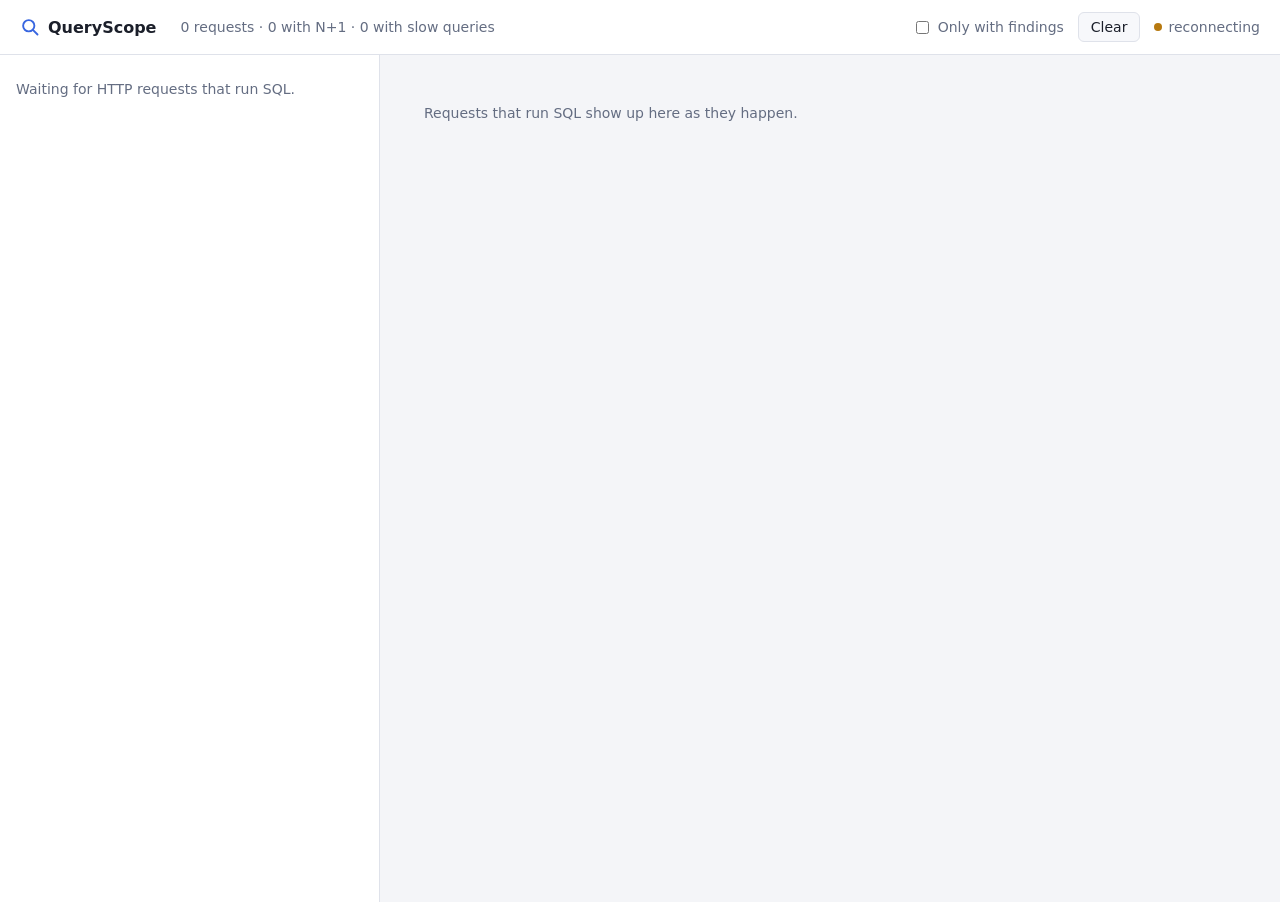
==== src/main/resources/me/fertiz/queryscope/agent/panel/index.html @ a2c5626d "Single-module layout with the demo shop as a test fixture The agent, its tests, the demo shop and th" ====
<!doctype html>
<html lang="en">
<head>
    <meta charset="utf-8">
    <meta name="viewport" content="width=device-width, initial-scale=1">
    <title>QueryScope</title>
    <link rel="icon" href="data:image/svg+xml,%3Csvg xmlns='http://www.w3.org/2000/svg' viewBox='0 0 32 32'%3E%3Ccircle cx='14' cy='14' r='9' fill='none' stroke='%237aa2ff' stroke-width='3'/%3E%3Cpath d='M21 21l7 7' stroke='%237aa2ff' stroke-width='3' stroke-linecap='round'/%3E%3C/svg%3E">
    <link rel="stylesheet" href="panel.css">
</head>
<body>
<header class="topbar">
    <div class="brand">
        <svg viewBox="0 0 32 32" aria-hidden="true">
            <circle cx="14" cy="14" r="9"/>
            <path d="M21 21l7 7"/>
        </svg>
        QueryScope
    </div>
    <div class="stats" id="stats"></div>
    <div class="actions">
        <label class="toggle">
            <input type="checkbox" id="only-findings">
            Only with findings
        </label>
        <button type="button" id="clear">Clear</button>
        <span class="connection" id="connection">connecting</span>
    </div>
</header>
<main class="layout">
    <section class="requests" aria-label="Requests">
        <ol id="request-list"></ol>
        <p class="placeholder" id="no-requests">Waiting for HTTP requests that run SQL.</p>
    </section>
    <section class="details" id="details" aria-label="Request details"></section>
</main>
<script src="panel.js"></script>
</body>
</html>
---- src/main/resources/me/fertiz/queryscope/agent/panel/panel.css ----
:root {
    color-scheme: dark;
    --bg: #0e1014;
    --surface: #161920;
    --surface-raised: #1d2129;
    --border: #272c36;
    --text: #e4e7ee;
    --muted: #8a92a6;
    --accent: #7aa2ff;
    --n-plus-one: #ff6b6b;
    --n-plus-one-soft: rgba(255, 107, 107, 0.12);
    --slow: #f2b54a;
    --slow-soft: rgba(242, 181, 74, 0.12);
    --ok: #4cc38a;
    --ok-soft: rgba(76, 195, 138, 0.12);
    --bar: #4b5466;
    --mono: ui-monospace, "Cascadia Code", "JetBrains Mono", Consolas, monospace;
}

@media (prefers-color-scheme: light) {
    :root {
        color-scheme: light;
        --bg: #f4f5f8;
        --surface: #ffffff;
        --surface-raised: #f7f8fb;
        --border: #dfe2ea;
        --text: #1b1f2a;
        --muted: #646d82;
        --accent: #3866e0;
        --n-plus-one: #d63c3c;
        --n-plus-one-soft: rgba(214, 60, 60, 0.09);
        --slow: #b7790f;
        --slow-soft: rgba(183, 121, 15, 0.1);
        --ok: #1f8f5a;
        --ok-soft: rgba(31, 143, 90, 0.09);
        --bar: #a3abbd;
    }
}

* {
    box-sizing: border-box;
}

body {
    margin: 0;
    background: var(--bg);
    color: var(--text);
    font: 14px/1.45 system-ui, -apple-system, "Segoe UI", sans-serif;
}

button {
    font: inherit;
    color: var(--text);
    background: var(--surface-raised);
    border: 1px solid var(--border);
    border-radius: 6px;
    padding: 4px 12px;
    cursor: pointer;
}

button:hover {
    border-color: var(--muted);
}

code, .sql {
    font-family: var(--mono);
    font-size: 12.5px;
}

.topbar {
    display: flex;
    align-items: center;
    gap: 24px;
    padding: 12px 20px;
    background: var(--surface);
    border-bottom: 1px solid var(--border);
    position: sticky;
    top: 0;
    z-index: 2;
}

.brand {
    display: flex;
    align-items: center;
    gap: 8px;
    font-weight: 650;
    font-size: 16px;
}

.brand svg {
    width: 20px;
    height: 20px;
    fill: none;
    stroke: var(--accent);
    stroke-width: 3;
    stroke-linecap: round;
}

.stats {
    color: var(--muted);
    flex: 1;
}

.actions {
    display: flex;
    align-items: center;
    gap: 14px;
}

.toggle {
    display: flex;
    align-items: center;
    gap: 6px;
    color: var(--muted);
    cursor: pointer;
}

.connection {
    display: flex;
    align-items: center;
    gap: 6px;
    color: var(--muted);
    min-width: 96px;
}

.connection::before {
    content: "";
    width: 8px;
    height: 8px;
    border-radius: 50%;
    background: var(--slow);
}

.connection.live::before {
    background: var(--ok);
    box-shadow: 0 0 0 3px var(--ok-soft);
}

.layout {
    display: grid;
    grid-template-columns: minmax(300px, 380px) 1fr;
    min-height: calc(100vh - 53px);
}

.requests {
    border-right: 1px solid var(--border);
    background: var(--surface);
    overflow-y: auto;
    max-height: calc(100vh - 53px);
    position: sticky;
    top: 53px;
}

.requests ol {
    list-style: none;
    margin: 0;
    padding: 0;
}

.request {
    padding: 10px 16px;
    border-bottom: 1px solid var(--border);
    border-left: 3px solid transparent;
    cursor: pointer;
}

.request:hover {
    background: var(--surface-raised);
}

.request.selected {
    background: var(--surface-raised);
    border-left-color: var(--accent);
}

.request.fresh {
    animation: arrive 1.2s ease-out;
}

@keyframes arrive {
    from {
        background: rgba(122, 162, 255, 0.18);
    }
}

.request-line {
    display: flex;
    gap: 8px;
    align-items: baseline;
    min-width: 0;
}

.method {
    font-family: var(--mono);
    font-size: 12px;
    font-weight: 650;
    color: var(--accent);
}

.path {
    font-family: var(--mono);
    font-size: 13px;
    white-space: nowrap;
    overflow: hidden;
    text-overflow: ellipsis;
}

.request-meta {
    display: flex;
    flex-wrap: wrap;
    gap: 6px 12px;
    margin-top: 4px;
    color: var(--muted);
    font-size: 12.5px;
    align-items: center;
}

.status-error {
    color: var(--n-plus-one);
}

.badge {
    font-size: 11.5px;
    font-weight: 600;
    padding: 1px 7px;
    border-radius: 999px;
}

.badge.n-plus-one {
    color: var(--n-plus-one);
    background: var(--n-plus-one-soft);
}

.badge.slow {
    color: var(--slow);
    background: var(--slow-soft);
}

.placeholder {
    color: var(--muted);
    padding: 24px 16px;
    margin: 0;
}

.details {
    padding: 24px 28px 48px;
    min-width: 0;
}

.details h1 {
    font-size: 20px;
    margin: 0;
    display: flex;
    gap: 10px;
    align-items: baseline;
    word-break: break-all;
}

.details h1 .method {
    font-size: 15px;
}

.summary-meta {
    color: var(--muted);
    margin: 4px 0 20px;
}

.details h2 {
    font-size: 13px;
    text-transform: uppercase;
    letter-spacing: 0.06em;
    color: var(--muted);
    margin: 28px 0 10px;
}

.finding {
    border: 1px solid var(--border);
    border-left: 4px solid;
    border-radius: 8px;
    padding: 12px 16px;
    margin-bottom: 10px;
    background: var(--surface);
}

.finding.n-plus-one {
    border-left-color: var(--n-plus-one);
}

.finding.slow {
    border-left-color: var(--slow);
}

.finding.clean {
    border-left-color: var(--ok);
    color: var(--muted);
}

.finding-title {
    font-weight: 650;
    margin-bottom: 8px;
}

.finding.n-plus-one .finding-title {
    color: var(--n-plus-one);
}

.finding.slow .finding-title {
    color: var(--slow);
}

.finding .sql {
    display: block;
    padding: 8px 10px;
    background: var(--surface-raised);
    border-radius: 6px;
    white-space: pre-wrap;
    word-break: break-word;
}

.finding-meta {
    margin-top: 8px;
    color: var(--muted);
    font-size: 13px;
}

.finding-meta code {
    color: var(--text);
}

.timeline {
    background: var(--surface);
    border: 1px solid var(--border);
    border-radius: 8px;
    padding: 12px 16px 8px;
}

.axis {
    display: flex;
    justify-content: space-between;
    color: var(--muted);
    font-size: 11.5px;
    font-family: var(--mono);
    margin: 0 0 6px 44px;
}

.bar-row {
    display: grid;
    grid-template-columns: 36px 1fr;
    gap: 8px;
    align-items: center;
    height: 12px;
    margin-bottom: 3px;
    cursor: pointer;
}

.bar-index {
    font-family: var(--mono);
    font-size: 10px;
    color: var(--muted);
    text-align: right;
}

.bar-track {
    position: relative;
    height: 100%;
    background: linear-gradient(90deg, var(--border) 1px, transparent 1px) 0 0 / 25% 100%;
}

.bar {
    position: absolute;
    top: 1px;
    bottom: 1px;
    min-width: 3px;
    border-radius: 2px;
    background: var(--bar);
}

.bar.n-plus-one {
    background: var(--n-plus-one);
}

.bar.slow {
    background: var(--slow);
}

.bar.failed {
    background: repeating-linear-gradient(45deg, var(--n-plus-one) 0 3px, transparent 3px 6px);
}

.bar-row:hover .bar {
    outline: 2px solid var(--accent);
}

.legend {
    display: flex;
    gap: 16px;
    color: var(--muted);
    font-size: 12px;
    margin-top: 10px;
}

.legend span::before {
    content: "";
    display: inline-block;
    width: 10px;
    height: 10px;
    border-radius: 2px;
    margin-right: 6px;
    vertical-align: -1px;
    background: var(--bar);
}

.legend .n-plus-one::before {
    background: var(--n-plus-one);
}

.legend .slow::before {
    background: var(--slow);
}

table {
    width: 100%;
    border-collapse: collapse;
    background: var(--surface);
    border: 1px solid var(--border);
    border-radius: 8px;
    overflow: hidden;
    table-layout: fixed;
}

th, td {
    text-align: left;
    padding: 7px 10px;
    border-bottom: 1px solid var(--border);
    vertical-align: top;
}

th {
    font-size: 12px;
    font-weight: 600;
    color: var(--muted);
    background: var(--surface-raised);
}

td.number {
    font-family: var(--mono);
    font-size: 12px;
    white-space: nowrap;
}

td.sql {
    white-space: nowrap;
    overflow: hidden;
    text-overflow: ellipsis;
}

td.call-site {
    font-family: var(--mono);
    font-size: 12px;
    color: var(--muted);
    white-space: nowrap;
    overflow: hidden;
    text-overflow: ellipsis;
}

tr.n-plus-one td:first-child {
    box-shadow: inset 3px 0 var(--n-plus-one);
}

tr.slow td:first-child {
    box-shadow: inset 3px 0 var(--slow);
}

tr.highlight {
    animation: highlight 1.5s ease-out;
}

@keyframes highlight {
    from {
        background: rgba(122, 162, 255, 0.25);
    }
}

@media (max-width: 860px) {
    .topbar {
        flex-wrap: wrap;
        gap: 10px 16px;
    }

    .layout {
        grid-template-columns: 1fr;
    }

    .requests {
        position: static;
        max-height: 40vh;
        border-right: none;
        border-bottom: 1px solid var(--border);
    }

    .details {
        padding: 20px 16px 40px;
    }
}
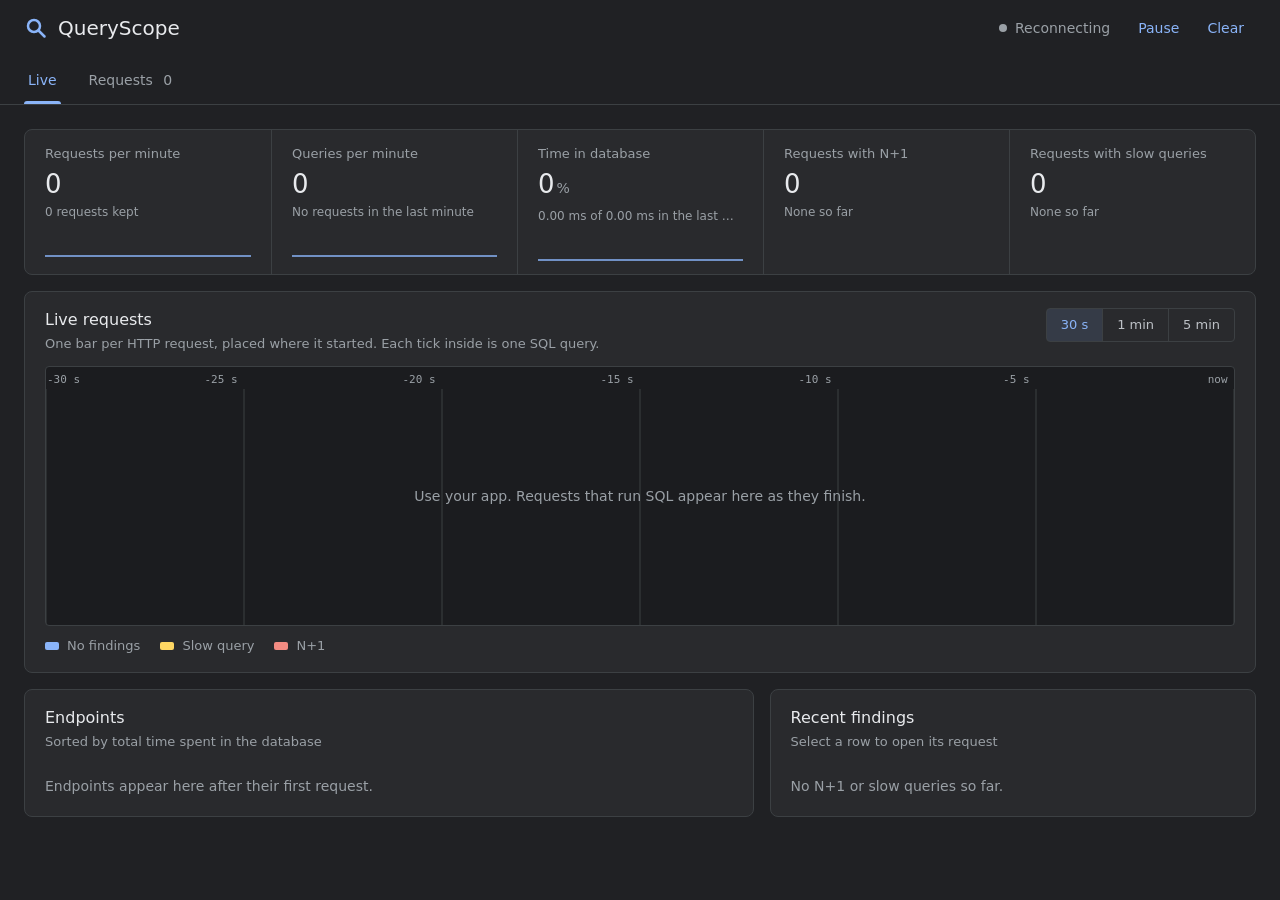
==== commit 19ec15a4: "Google-style panel with a Live tab The panel now has two tabs in Google's dark palette with flat sur" ====
--- a/src/main/resources/me/fertiz/queryscope/agent/panel/index.html
+++ b/src/main/resources/me/fertiz/queryscope/agent/panel/index.html
@@ -3,36 +3,103 @@
 <head>
     <meta charset="utf-8">
     <meta name="viewport" content="width=device-width, initial-scale=1">
+    <meta name="color-scheme" content="dark">
     <title>QueryScope</title>
-    <link rel="icon" href="data:image/svg+xml,%3Csvg xmlns='http://www.w3.org/2000/svg' viewBox='0 0 32 32'%3E%3Ccircle cx='14' cy='14' r='9' fill='none' stroke='%237aa2ff' stroke-width='3'/%3E%3Cpath d='M21 21l7 7' stroke='%237aa2ff' stroke-width='3' stroke-linecap='round'/%3E%3C/svg%3E">
+    <link rel="icon" href="data:image/svg+xml,%3Csvg xmlns='http://www.w3.org/2000/svg' viewBox='0 0 24 24'%3E%3Ccircle cx='10' cy='10' r='6' fill='none' stroke='%238ab4f8' stroke-width='2.5'/%3E%3Cpath d='M14.5 14.5l6 6' stroke='%238ab4f8' stroke-width='2.5' stroke-linecap='round'/%3E%3C/svg%3E">
     <link rel="stylesheet" href="panel.css">
 </head>
 <body>
-<header class="topbar">
-    <div class="brand">
-        <svg viewBox="0 0 32 32" aria-hidden="true">
-            <circle cx="14" cy="14" r="9"/>
-            <path d="M21 21l7 7"/>
-        </svg>
-        QueryScope
+<header class="app-bar">
+    <div class="app-bar-row">
+        <div class="product">
+            <svg viewBox="0 0 24 24" aria-hidden="true">
+                <circle cx="10" cy="10" r="6"/>
+                <path d="M14.5 14.5l6 6"/>
+            </svg>
+            <span>QueryScope</span>
+        </div>
+        <div class="app-actions">
+            <span class="status" id="connection">Connecting</span>
+            <button type="button" class="text-button" id="pause">Pause</button>
+            <button type="button" class="text-button" id="clear">Clear</button>
+        </div>
     </div>
-    <div class="stats" id="stats"></div>
-    <div class="actions">
-        <label class="toggle">
-            <input type="checkbox" id="only-findings">
-            Only with findings
-        </label>
-        <button type="button" id="clear">Clear</button>
-        <span class="connection" id="connection">connecting</span>
-    </div>
+    <nav class="tabs" role="tablist" aria-label="Views">
+        <button type="button" class="tab" role="tab" data-tab="live" id="tab-live" aria-controls="view-live">Live</button>
+        <button type="button" class="tab" role="tab" data-tab="requests" id="tab-requests" aria-controls="view-requests">
+            Requests <span class="tab-count" id="request-count">0</span>
+        </button>
+    </nav>
 </header>
-<main class="layout">
-    <section class="requests" aria-label="Requests">
-        <ol id="request-list"></ol>
-        <p class="placeholder" id="no-requests">Waiting for HTTP requests that run SQL.</p>
+
+<main>
+    <section class="view" id="view-live" role="tabpanel" aria-labelledby="tab-live">
+        <div class="stats" id="kpis"></div>
+
+        <section class="panel">
+            <div class="panel-header">
+                <div>
+                    <h2>Live requests</h2>
+                    <p class="panel-hint">One bar per HTTP request, placed where it started. Each tick inside is one SQL query.</p>
+                </div>
+                <div class="segmented" id="window-chips" role="group" aria-label="Time window"></div>
+            </div>
+            <div class="stream" id="stream">
+                <canvas id="stream-canvas"></canvas>
+                <div class="stream-tooltip" id="stream-tooltip" hidden></div>
+                <p class="stream-empty" id="stream-empty">Use your app. Requests that run SQL appear here as they finish.</p>
+            </div>
+            <div class="legend">
+                <span class="ok">No findings</span>
+                <span class="slow">Slow query</span>
+                <span class="n-plus-one">N+1</span>
+            </div>
+        </section>
+
+        <div class="columns">
+            <section class="panel">
+                <div class="panel-header">
+                    <div>
+                        <h2>Endpoints</h2>
+                        <p class="panel-hint">Sorted by total time spent in the database</p>
+                    </div>
+                </div>
+                <div id="endpoints"></div>
+            </section>
+            <section class="panel">
+                <div class="panel-header">
+                    <div>
+                        <h2>Recent findings</h2>
+                        <p class="panel-hint">Select a row to open its request</p>
+                    </div>
+                </div>
+                <div id="findings-feed"></div>
+            </section>
+        </div>
     </section>
-    <section class="details" id="details" aria-label="Request details"></section>
+
+    <section class="view" id="view-requests" role="tabpanel" aria-labelledby="tab-requests" hidden>
+        <div class="master-detail">
+            <aside class="panel request-panel" aria-label="Requests">
+                <div class="list-toolbar">
+                    <label class="checkbox">
+                        <input type="checkbox" id="only-findings">
+                        Only requests with findings
+                    </label>
+                </div>
+                <ol class="request-list" id="request-list"></ol>
+                <p class="placeholder" id="no-requests">Waiting for HTTP requests that run SQL.</p>
+            </aside>
+            <article class="details" id="details"></article>
+        </div>
+    </section>
 </main>
+
+<div class="snackbar" id="snackbar" role="status" hidden>
+    <span class="snackbar-text" id="snackbar-text"></span>
+    <button type="button" class="snackbar-action" id="snackbar-action">View</button>
+</div>
+
 <script src="panel.js"></script>
 </body>
 </html>
--- a/src/main/resources/me/fertiz/queryscope/agent/panel/panel.css
+++ b/src/main/resources/me/fertiz/queryscope/agent/panel/panel.css
@@ -1,200 +1,550 @@
 :root {
     color-scheme: dark;
-    --bg: #0e1014;
-    --surface: #161920;
-    --surface-raised: #1d2129;
-    --border: #272c36;
-    --text: #e4e7ee;
-    --muted: #8a92a6;
-    --accent: #7aa2ff;
-    --n-plus-one: #ff6b6b;
-    --n-plus-one-soft: rgba(255, 107, 107, 0.12);
-    --slow: #f2b54a;
-    --slow-soft: rgba(242, 181, 74, 0.12);
-    --ok: #4cc38a;
-    --ok-soft: rgba(76, 195, 138, 0.12);
-    --bar: #4b5466;
-    --mono: ui-monospace, "Cascadia Code", "JetBrains Mono", Consolas, monospace;
-}
-
-@media (prefers-color-scheme: light) {
-    :root {
-        color-scheme: light;
-        --bg: #f4f5f8;
-        --surface: #ffffff;
-        --surface-raised: #f7f8fb;
-        --border: #dfe2ea;
-        --text: #1b1f2a;
-        --muted: #646d82;
-        --accent: #3866e0;
-        --n-plus-one: #d63c3c;
-        --n-plus-one-soft: rgba(214, 60, 60, 0.09);
-        --slow: #b7790f;
-        --slow-soft: rgba(183, 121, 15, 0.1);
-        --ok: #1f8f5a;
-        --ok-soft: rgba(31, 143, 90, 0.09);
-        --bar: #a3abbd;
-    }
+    --bg: #202124;
+    --surface: #292a2d;
+    --surface-hover: #303134;
+    --surface-sunken: #1b1c1f;
+    --border: #3c4043;
+    --text: #e8eaed;
+    --text-2: #bdc1c6;
+    --muted: #9aa0a6;
+    --blue: #8ab4f8;
+    --blue-bg: rgba(138, 180, 248, 0.12);
+    --red: #f28b82;
+    --red-bg: rgba(242, 139, 130, 0.12);
+    --yellow: #fdd663;
+    --yellow-bg: rgba(253, 214, 99, 0.12);
+    --green: #81c995;
+    --purple: #c58af9;
+    --sans: Roboto, "Segoe UI", system-ui, -apple-system, Arial, sans-serif;
+    --mono: "Roboto Mono", "JetBrains Mono", "Cascadia Mono", Consolas, ui-monospace, monospace;
 }
 
 * {
     box-sizing: border-box;
 }
 
-body {
+[hidden] {
+    display: none !important;
+}
+
+html, body {
     margin: 0;
     background: var(--bg);
     color: var(--text);
-    font: 14px/1.45 system-ui, -apple-system, "Segoe UI", sans-serif;
+    font: 14px/20px var(--sans);
 }
 
 button {
     font: inherit;
-    color: var(--text);
-    background: var(--surface-raised);
-    border: 1px solid var(--border);
-    border-radius: 6px;
-    padding: 4px 12px;
+    color: inherit;
     cursor: pointer;
 }
 
-button:hover {
-    border-color: var(--muted);
-}
-
-code, .sql {
-    font-family: var(--mono);
-    font-size: 12.5px;
-}
-
-.topbar {
-    display: flex;
-    align-items: center;
-    gap: 24px;
-    padding: 12px 20px;
-    background: var(--surface);
-    border-bottom: 1px solid var(--border);
+code {
+    font-family: var(--mono);
+    font-size: 13px;
+}
+
+h2 {
+    margin: 0;
+    font-size: 16px;
+    line-height: 24px;
+    font-weight: 500;
+}
+
+.app-bar {
     position: sticky;
     top: 0;
-    z-index: 2;
-}
-
-.brand {
-    display: flex;
+    z-index: 5;
+    background: var(--bg);
+    border-bottom: 1px solid var(--border);
+}
+
+.app-bar-row {
+    display: flex;
+    align-items: center;
+    gap: 16px;
+    height: 56px;
+    padding: 0 24px;
+}
+
+.product {
+    display: flex;
+    align-items: center;
+    gap: 10px;
+    font-size: 20px;
+    font-weight: 400;
+}
+
+.product svg {
+    width: 24px;
+    height: 24px;
+    fill: none;
+    stroke: var(--blue);
+    stroke-width: 2.5;
+    stroke-linecap: round;
+}
+
+.app-actions {
+    margin-left: auto;
+    display: flex;
+    align-items: center;
+    gap: 4px;
+}
+
+.status {
+    display: inline-flex;
     align-items: center;
     gap: 8px;
-    font-weight: 650;
-    font-size: 16px;
-}
-
-.brand svg {
-    width: 20px;
-    height: 20px;
-    fill: none;
-    stroke: var(--accent);
-    stroke-width: 3;
-    stroke-linecap: round;
-}
-
-.stats {
-    color: var(--muted);
-    flex: 1;
-}
-
-.actions {
-    display: flex;
-    align-items: center;
-    gap: 14px;
-}
-
-.toggle {
-    display: flex;
-    align-items: center;
-    gap: 6px;
-    color: var(--muted);
-    cursor: pointer;
-}
-
-.connection {
-    display: flex;
-    align-items: center;
-    gap: 6px;
-    color: var(--muted);
-    min-width: 96px;
-}
-
-.connection::before {
+    margin-right: 12px;
+    color: var(--muted);
+}
+
+.status::before {
     content: "";
     width: 8px;
     height: 8px;
     border-radius: 50%;
-    background: var(--slow);
-}
-
-.connection.live::before {
-    background: var(--ok);
-    box-shadow: 0 0 0 3px var(--ok-soft);
-}
-
-.layout {
+    background: var(--muted);
+}
+
+body.live .status {
+    color: var(--text-2);
+}
+
+body.live .status::before {
+    background: var(--green);
+}
+
+body.paused .status::before {
+    background: var(--yellow);
+}
+
+.text-button {
+    height: 36px;
+    padding: 0 12px;
+    border: none;
+    border-radius: 4px;
+    background: transparent;
+    color: var(--blue);
+    font-weight: 500;
+}
+
+.text-button:hover {
+    background: var(--blue-bg);
+}
+
+.tabs {
+    display: flex;
+    padding: 0 12px;
+}
+
+.tab {
+    position: relative;
+    height: 48px;
+    padding: 0 16px;
+    border: none;
+    background: transparent;
+    color: var(--muted);
+    font-weight: 500;
+}
+
+.tab:hover {
+    color: var(--text);
+    background: rgba(232, 234, 237, 0.04);
+}
+
+.tab[aria-selected="true"] {
+    color: var(--blue);
+}
+
+.tab[aria-selected="true"]::after {
+    content: "";
+    position: absolute;
+    left: 12px;
+    right: 12px;
+    bottom: 0;
+    height: 3px;
+    border-radius: 3px 3px 0 0;
+    background: var(--blue);
+}
+
+.tab-count {
+    margin-left: 6px;
+    color: var(--muted);
+    font-weight: 400;
+}
+
+main {
+    max-width: 1600px;
+    margin: 0 auto;
+    padding: 24px;
+}
+
+.panel {
+    background: var(--surface);
+    border: 1px solid var(--border);
+    border-radius: 8px;
+}
+
+.view > .panel + .panel,
+.view > .panel + .columns,
+.view > .stats + .panel {
+    margin-top: 16px;
+}
+
+.panel-header {
+    display: flex;
+    align-items: flex-start;
+    justify-content: space-between;
+    gap: 16px;
+    padding: 16px 20px 12px;
+}
+
+.panel-hint {
+    margin: 2px 0 0;
+    color: var(--muted);
+    font-size: 13px;
+}
+
+.stats {
     display: grid;
-    grid-template-columns: minmax(300px, 380px) 1fr;
-    min-height: calc(100vh - 53px);
-}
-
-.requests {
-    border-right: 1px solid var(--border);
+    grid-template-columns: repeat(5, minmax(0, 1fr));
     background: var(--surface);
-    overflow-y: auto;
-    max-height: calc(100vh - 53px);
+    border: 1px solid var(--border);
+    border-radius: 8px;
+}
+
+.stat {
+    padding: 14px 20px 12px;
+    min-width: 0;
+}
+
+.stat + .stat {
+    border-left: 1px solid var(--border);
+}
+
+.stat-label {
+    color: var(--muted);
+    font-size: 13px;
+}
+
+.stat-value {
+    margin-top: 4px;
+    font-size: 26px;
+    line-height: 32px;
+    font-variant-numeric: tabular-nums;
+}
+
+.stat-value small {
+    margin-left: 2px;
+    color: var(--muted);
+    font-size: 14px;
+}
+
+.stat.alert-red .stat-value {
+    color: var(--red);
+}
+
+.stat.alert-yellow .stat-value {
+    color: var(--yellow);
+}
+
+.stat-sub {
+    margin-top: 2px;
+    color: var(--muted);
+    font-size: 12px;
+    white-space: nowrap;
+    overflow: hidden;
+    text-overflow: ellipsis;
+}
+
+.stat canvas {
+    display: block;
+    width: 100%;
+    height: 28px;
+    margin-top: 8px;
+}
+
+.segmented {
+    display: inline-flex;
+    border: 1px solid var(--border);
+    border-radius: 4px;
+    overflow: hidden;
+}
+
+.segment {
+    height: 32px;
+    padding: 0 14px;
+    border: none;
+    background: transparent;
+    color: var(--text-2);
+    font-size: 13px;
+    font-weight: 500;
+}
+
+.segment + .segment {
+    border-left: 1px solid var(--border);
+}
+
+.segment:hover {
+    background: var(--surface-hover);
+}
+
+.segment[aria-pressed="true"] {
+    background: var(--blue-bg);
+    color: var(--blue);
+}
+
+.stream {
+    position: relative;
+    height: 260px;
+    margin: 0 20px;
+    border: 1px solid var(--border);
+    border-radius: 4px;
+    background: var(--surface-sunken);
+}
+
+.stream canvas {
+    display: block;
+    width: 100%;
+    height: 100%;
+}
+
+.stream canvas.pointing {
+    cursor: pointer;
+}
+
+.stream-empty {
+    position: absolute;
+    inset: 0;
+    display: grid;
+    place-items: center;
+    margin: 0;
+    color: var(--muted);
+    pointer-events: none;
+}
+
+.stream-tooltip {
+    position: absolute;
+    z-index: 2;
+    max-width: 380px;
+    padding: 8px 12px;
+    border-radius: 4px;
+    background: #3c4043;
+    box-shadow: 0 2px 6px rgba(0, 0, 0, 0.45);
+    pointer-events: none;
+    font-size: 13px;
+}
+
+.tooltip-path {
+    font-family: var(--mono);
+    word-break: break-all;
+}
+
+.tooltip-meta {
+    margin-top: 2px;
+    color: var(--text-2);
+}
+
+.legend {
+    display: flex;
+    gap: 20px;
+    padding: 10px 20px 16px;
+    color: var(--muted);
+    font-size: 13px;
+}
+
+.legend span::before {
+    content: "";
+    display: inline-block;
+    width: 14px;
+    height: 8px;
+    margin-right: 8px;
+    border-radius: 2px;
+    background: var(--blue);
+}
+
+.legend .slow::before {
+    background: var(--yellow);
+}
+
+.legend .n-plus-one::before {
+    background: var(--red);
+}
+
+.columns {
+    display: grid;
+    grid-template-columns: minmax(0, 3fr) minmax(0, 2fr);
+    gap: 16px;
+    align-items: start;
+}
+
+table {
+    width: 100%;
+    border-collapse: collapse;
+    table-layout: fixed;
+}
+
+th, td {
+    padding: 10px 12px;
+    text-align: left;
+    vertical-align: top;
+    border-top: 1px solid var(--border);
+}
+
+th:first-child, td:first-child {
+    padding-left: 20px;
+}
+
+th:last-child, td:last-child {
+    padding-right: 20px;
+}
+
+th {
+    color: var(--muted);
+    font-size: 12px;
+    font-weight: 500;
+}
+
+th.number, td.number {
+    text-align: right;
+    font-variant-numeric: tabular-nums;
+}
+
+td {
+    color: var(--text-2);
+}
+
+tbody tr.clickable {
+    cursor: pointer;
+}
+
+tbody tr.clickable:hover, tbody tr:hover {
+    background: var(--surface-hover);
+}
+
+.panel > table th {
+    border-top: none;
+}
+
+.muted {
+    color: var(--muted);
+}
+
+td.mono {
+    font-family: var(--mono);
+    font-size: 13px;
+    color: var(--text);
+}
+
+td.ellipsis {
+    white-space: nowrap;
+    overflow: hidden;
+    text-overflow: ellipsis;
+}
+
+.empty {
+    margin: 0;
+    padding: 12px 20px 20px;
+    color: var(--muted);
+}
+
+.method {
+    margin-right: 8px;
+    color: var(--muted);
+    font-family: var(--mono);
+    font-size: 12px;
+}
+
+.label {
+    display: inline-block;
+    padding: 0 8px;
+    border-radius: 4px;
+    font-size: 12px;
+    line-height: 20px;
+    font-weight: 500;
+    white-space: nowrap;
+}
+
+.label.n-plus-one {
+    color: var(--red);
+    background: var(--red-bg);
+}
+
+.label.slow {
+    color: var(--yellow);
+    background: var(--yellow-bg);
+}
+
+.label + .label {
+    margin-left: 4px;
+}
+
+.master-detail {
+    display: grid;
+    grid-template-columns: minmax(300px, 380px) minmax(0, 1fr);
+    gap: 16px;
+    align-items: start;
+}
+
+.request-panel {
     position: sticky;
-    top: 53px;
-}
-
-.requests ol {
+    top: 129px;
+    max-height: calc(100vh - 153px);
+    display: flex;
+    flex-direction: column;
+    overflow: hidden;
+}
+
+.list-toolbar {
+    padding: 12px 16px;
+    border-bottom: 1px solid var(--border);
+}
+
+.checkbox {
+    display: inline-flex;
+    align-items: center;
+    gap: 10px;
+    color: var(--text-2);
+    cursor: pointer;
+}
+
+.checkbox input {
+    width: 16px;
+    height: 16px;
+    margin: 0;
+    accent-color: var(--blue);
+}
+
+.request-list {
     list-style: none;
     margin: 0;
     padding: 0;
+    overflow-y: auto;
 }
 
 .request {
-    padding: 10px 16px;
+    padding: 10px 16px 10px 13px;
+    border-left: 3px solid transparent;
     border-bottom: 1px solid var(--border);
-    border-left: 3px solid transparent;
     cursor: pointer;
 }
 
 .request:hover {
-    background: var(--surface-raised);
+    background: var(--surface-hover);
 }
 
 .request.selected {
-    background: var(--surface-raised);
-    border-left-color: var(--accent);
-}
-
-.request.fresh {
-    animation: arrive 1.2s ease-out;
-}
-
-@keyframes arrive {
-    from {
-        background: rgba(122, 162, 255, 0.18);
-    }
+    background: var(--blue-bg);
+    border-left-color: var(--blue);
 }
 
 .request-line {
     display: flex;
-    gap: 8px;
     align-items: baseline;
     min-width: 0;
-}
-
-.method {
-    font-family: var(--mono);
-    font-size: 12px;
-    font-weight: 650;
-    color: var(--accent);
 }
 
 .path {
@@ -208,139 +558,165 @@
 .request-meta {
     display: flex;
     flex-wrap: wrap;
-    gap: 6px 12px;
+    align-items: center;
+    gap: 4px 12px;
     margin-top: 4px;
     color: var(--muted);
-    font-size: 12.5px;
-    align-items: center;
+    font-size: 13px;
 }
 
 .status-error {
-    color: var(--n-plus-one);
-}
-
-.badge {
-    font-size: 11.5px;
-    font-weight: 600;
-    padding: 1px 7px;
-    border-radius: 999px;
-}
-
-.badge.n-plus-one {
-    color: var(--n-plus-one);
-    background: var(--n-plus-one-soft);
-}
-
-.badge.slow {
-    color: var(--slow);
-    background: var(--slow-soft);
+    color: var(--red);
 }
 
 .placeholder {
-    color: var(--muted);
-    padding: 24px 16px;
     margin: 0;
+    padding: 16px;
+    color: var(--muted);
 }
 
 .details {
-    padding: 24px 28px 48px;
     min-width: 0;
 }
 
-.details h1 {
-    font-size: 20px;
+.details-header {
+    padding: 16px 20px;
+}
+
+.details-header h1 {
     margin: 0;
-    display: flex;
-    gap: 10px;
-    align-items: baseline;
+    font-family: var(--mono);
+    font-size: 18px;
+    line-height: 26px;
+    font-weight: 400;
     word-break: break-all;
 }
 
-.details h1 .method {
+.details-header .method {
+    font-size: 14px;
+}
+
+.facts {
+    display: flex;
+    flex-wrap: wrap;
+    gap: 8px 32px;
+    margin: 12px 0 0;
+}
+
+.facts dt {
+    color: var(--muted);
+    font-size: 12px;
+}
+
+.facts dd {
+    margin: 0;
     font-size: 15px;
-}
-
-.summary-meta {
-    color: var(--muted);
-    margin: 4px 0 20px;
-}
-
-.details h2 {
-    font-size: 13px;
-    text-transform: uppercase;
-    letter-spacing: 0.06em;
-    color: var(--muted);
-    margin: 28px 0 10px;
+    font-variant-numeric: tabular-nums;
+}
+
+.section-title {
+    margin: 24px 0 8px;
+    font-size: 14px;
+    font-weight: 500;
+    color: var(--text-2);
 }
 
 .finding {
+    padding: 14px 16px;
     border: 1px solid var(--border);
-    border-left: 4px solid;
-    border-radius: 8px;
-    padding: 12px 16px;
+    border-left-width: 4px;
+    border-radius: 4px;
+    background: var(--surface);
+}
+
+.finding + .finding {
+    margin-top: 8px;
+}
+
+.finding.n-plus-one {
+    border-left-color: var(--red);
+}
+
+.finding.slow {
+    border-left-color: var(--yellow);
+}
+
+.finding.clean {
+    border-left-color: var(--green);
+    color: var(--text-2);
+}
+
+.finding-title {
     margin-bottom: 10px;
-    background: var(--surface);
-}
-
-.finding.n-plus-one {
-    border-left-color: var(--n-plus-one);
-}
-
-.finding.slow {
-    border-left-color: var(--slow);
-}
-
-.finding.clean {
-    border-left-color: var(--ok);
-    color: var(--muted);
-}
-
-.finding-title {
-    font-weight: 650;
-    margin-bottom: 8px;
+    font-weight: 500;
 }
 
 .finding.n-plus-one .finding-title {
-    color: var(--n-plus-one);
+    color: var(--red);
 }
 
 .finding.slow .finding-title {
-    color: var(--slow);
-}
-
-.finding .sql {
+    color: var(--yellow);
+}
+
+.sql-block {
     display: block;
-    padding: 8px 10px;
-    background: var(--surface-raised);
-    border-radius: 6px;
+    padding: 10px 12px;
+    border-radius: 4px;
+    background: var(--surface-sunken);
+    color: var(--text-2);
     white-space: pre-wrap;
     word-break: break-word;
+    line-height: 20px;
 }
 
 .finding-meta {
-    margin-top: 8px;
-    color: var(--muted);
-    font-size: 13px;
+    margin-top: 10px;
+    color: var(--text-2);
 }
 
 .finding-meta code {
-    color: var(--text);
+    color: var(--blue);
+}
+
+.finding-hint {
+    margin-top: 4px;
+    color: var(--muted);
+    font-size: 13px;
+}
+
+.sql-keyword {
+    color: var(--purple);
+}
+
+.sql-function {
+    color: var(--blue);
+}
+
+.sql-string {
+    color: var(--green);
+}
+
+.sql-number {
+    color: var(--yellow);
+}
+
+.sql-param {
+    color: var(--blue);
+    font-weight: 700;
 }
 
 .timeline {
-    background: var(--surface);
-    border: 1px solid var(--border);
-    border-radius: 8px;
-    padding: 12px 16px 8px;
+    padding: 14px 20px 10px;
 }
 
 .axis {
     display: flex;
     justify-content: space-between;
-    color: var(--muted);
-    font-size: 11.5px;
-    font-family: var(--mono);
     margin: 0 0 6px 44px;
+    color: var(--muted);
+    font-family: var(--mono);
+    font-size: 11px;
 }
 
 .bar-row {
@@ -348,15 +724,15 @@
     grid-template-columns: 36px 1fr;
     gap: 8px;
     align-items: center;
-    height: 12px;
-    margin-bottom: 3px;
+    height: 14px;
+    margin-bottom: 2px;
     cursor: pointer;
 }
 
 .bar-index {
+    color: var(--muted);
     font-family: var(--mono);
     font-size: 10px;
-    color: var(--muted);
     text-align: right;
 }
 
@@ -368,137 +744,149 @@
 
 .bar {
     position: absolute;
-    top: 1px;
-    bottom: 1px;
+    top: 3px;
+    bottom: 3px;
     min-width: 3px;
-    border-radius: 2px;
-    background: var(--bar);
+    border-radius: 1px;
+    background: var(--blue);
 }
 
 .bar.n-plus-one {
-    background: var(--n-plus-one);
+    background: var(--red);
 }
 
 .bar.slow {
-    background: var(--slow);
+    background: var(--yellow);
 }
 
 .bar.failed {
-    background: repeating-linear-gradient(45deg, var(--n-plus-one) 0 3px, transparent 3px 6px);
-}
-
-.bar-row:hover .bar {
-    outline: 2px solid var(--accent);
-}
-
-.legend {
-    display: flex;
-    gap: 16px;
-    color: var(--muted);
-    font-size: 12px;
-    margin-top: 10px;
-}
-
-.legend span::before {
-    content: "";
-    display: inline-block;
-    width: 10px;
-    height: 10px;
-    border-radius: 2px;
-    margin-right: 6px;
-    vertical-align: -1px;
-    background: var(--bar);
-}
-
-.legend .n-plus-one::before {
-    background: var(--n-plus-one);
-}
-
-.legend .slow::before {
-    background: var(--slow);
-}
-
-table {
-    width: 100%;
-    border-collapse: collapse;
-    background: var(--surface);
-    border: 1px solid var(--border);
-    border-radius: 8px;
-    overflow: hidden;
-    table-layout: fixed;
-}
-
-th, td {
-    text-align: left;
-    padding: 7px 10px;
-    border-bottom: 1px solid var(--border);
-    vertical-align: top;
-}
-
-th {
-    font-size: 12px;
-    font-weight: 600;
-    color: var(--muted);
-    background: var(--surface-raised);
-}
-
-td.number {
-    font-family: var(--mono);
-    font-size: 12px;
-    white-space: nowrap;
-}
-
-td.sql {
+    background: repeating-linear-gradient(45deg, var(--red) 0 3px, transparent 3px 6px);
+}
+
+.bar-row:hover {
+    background: var(--surface-hover);
+}
+
+.query-table td.sql {
+    font-family: var(--mono);
+    font-size: 13px;
     white-space: nowrap;
     overflow: hidden;
     text-overflow: ellipsis;
 }
 
-td.call-site {
+.query-table td.call-site {
     font-family: var(--mono);
     font-size: 12px;
-    color: var(--muted);
+    color: var(--blue);
     white-space: nowrap;
     overflow: hidden;
     text-overflow: ellipsis;
 }
 
-tr.n-plus-one td:first-child {
-    box-shadow: inset 3px 0 var(--n-plus-one);
-}
-
-tr.slow td:first-child {
-    box-shadow: inset 3px 0 var(--slow);
+.query-table tr.n-plus-one td:first-child {
+    box-shadow: inset 3px 0 var(--red);
+}
+
+.query-table tr.slow td:first-child {
+    box-shadow: inset 3px 0 var(--yellow);
 }
 
 tr.highlight {
-    animation: highlight 1.5s ease-out;
-}
-
-@keyframes highlight {
-    from {
-        background: rgba(122, 162, 255, 0.25);
-    }
-}
-
-@media (max-width: 860px) {
-    .topbar {
-        flex-wrap: wrap;
-        gap: 10px 16px;
-    }
-
-    .layout {
+    background: var(--blue-bg);
+}
+
+.snackbar {
+    position: fixed;
+    left: 24px;
+    bottom: 24px;
+    z-index: 10;
+    display: flex;
+    align-items: center;
+    gap: 8px;
+    max-width: min(600px, calc(100vw - 48px));
+    min-height: 48px;
+    padding: 6px 8px 6px 16px;
+    border-radius: 4px;
+    background: #e8eaed;
+    color: #202124;
+    box-shadow: 0 3px 8px rgba(0, 0, 0, 0.5);
+}
+
+.snackbar-text {
+    overflow: hidden;
+    text-overflow: ellipsis;
+    white-space: nowrap;
+}
+
+.snackbar-action {
+    height: 36px;
+    padding: 0 12px;
+    border: none;
+    border-radius: 4px;
+    background: transparent;
+    color: #1a73e8;
+    font-weight: 500;
+}
+
+.snackbar-action:hover {
+    background: rgba(26, 115, 232, 0.08);
+}
+
+@media (max-width: 1100px) {
+    .stats {
+        grid-template-columns: repeat(3, minmax(0, 1fr));
+    }
+
+    .stat:nth-child(4) {
+        border-left: none;
+    }
+
+    .stat:nth-child(n + 4) {
+        border-top: 1px solid var(--border);
+    }
+
+    .columns {
         grid-template-columns: 1fr;
     }
-
-    .requests {
+}
+
+@media (max-width: 760px) {
+    .app-bar-row {
+        padding: 0 16px;
+    }
+
+    main {
+        padding: 16px;
+    }
+
+    .stats {
+        grid-template-columns: repeat(2, minmax(0, 1fr));
+    }
+
+    .stat:nth-child(n) {
+        border-left: none;
+        border-top: 1px solid var(--border);
+    }
+
+    .stat:nth-child(-n + 2) {
+        border-top: none;
+    }
+
+    .stat:nth-child(even) {
+        border-left: 1px solid var(--border);
+    }
+
+    .master-detail {
+        grid-template-columns: 1fr;
+    }
+
+    .request-panel {
         position: static;
-        max-height: 40vh;
-        border-right: none;
-        border-bottom: 1px solid var(--border);
-    }
-
-    .details {
-        padding: 20px 16px 40px;
-    }
-}
+        max-height: 45vh;
+    }
+
+    .panel-header {
+        flex-direction: column;
+    }
+}
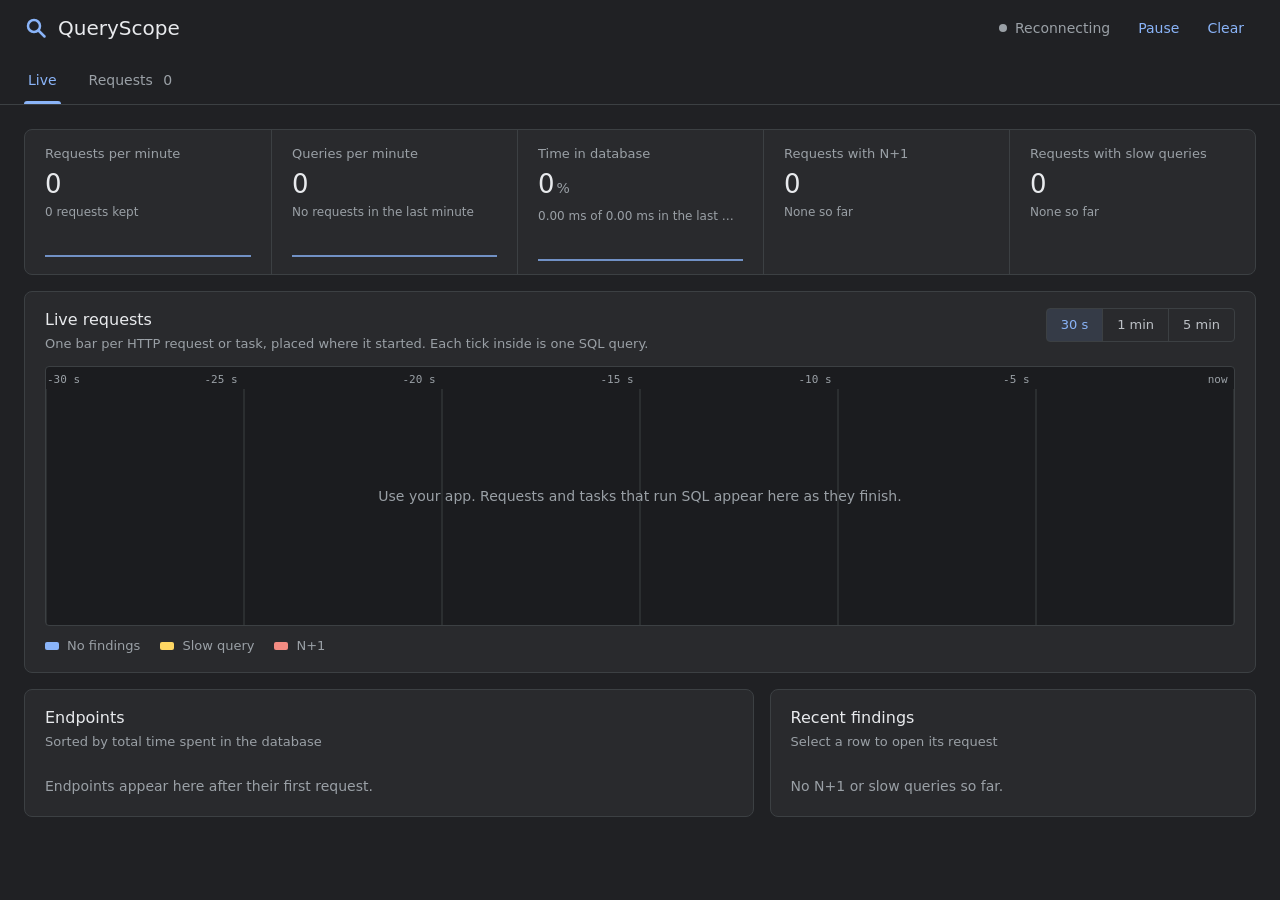
==== commit 0ae8aee7: "Trace any Java app: javax and jakarta servlets, background tasks, entry methods One servlet advice n" ====
--- a/src/main/resources/me/fertiz/queryscope/agent/panel/index.html
+++ b/src/main/resources/me/fertiz/queryscope/agent/panel/index.html
@@ -40,14 +40,14 @@
             <div class="panel-header">
                 <div>
                     <h2>Live requests</h2>
-                    <p class="panel-hint">One bar per HTTP request, placed where it started. Each tick inside is one SQL query.</p>
+                    <p class="panel-hint">One bar per HTTP request or task, placed where it started. Each tick inside is one SQL query.</p>
                 </div>
                 <div class="segmented" id="window-chips" role="group" aria-label="Time window"></div>
             </div>
             <div class="stream" id="stream">
                 <canvas id="stream-canvas"></canvas>
                 <div class="stream-tooltip" id="stream-tooltip" hidden></div>
-                <p class="stream-empty" id="stream-empty">Use your app. Requests that run SQL appear here as they finish.</p>
+                <p class="stream-empty" id="stream-empty">Use your app. Requests and tasks that run SQL appear here as they finish.</p>
             </div>
             <div class="legend">
                 <span class="ok">No findings</span>
@@ -88,7 +88,7 @@
                     </label>
                 </div>
                 <ol class="request-list" id="request-list"></ol>
-                <p class="placeholder" id="no-requests">Waiting for HTTP requests that run SQL.</p>
+                <p class="placeholder" id="no-requests">Waiting for requests or tasks that run SQL.</p>
             </aside>
             <article class="details" id="details"></article>
         </div>
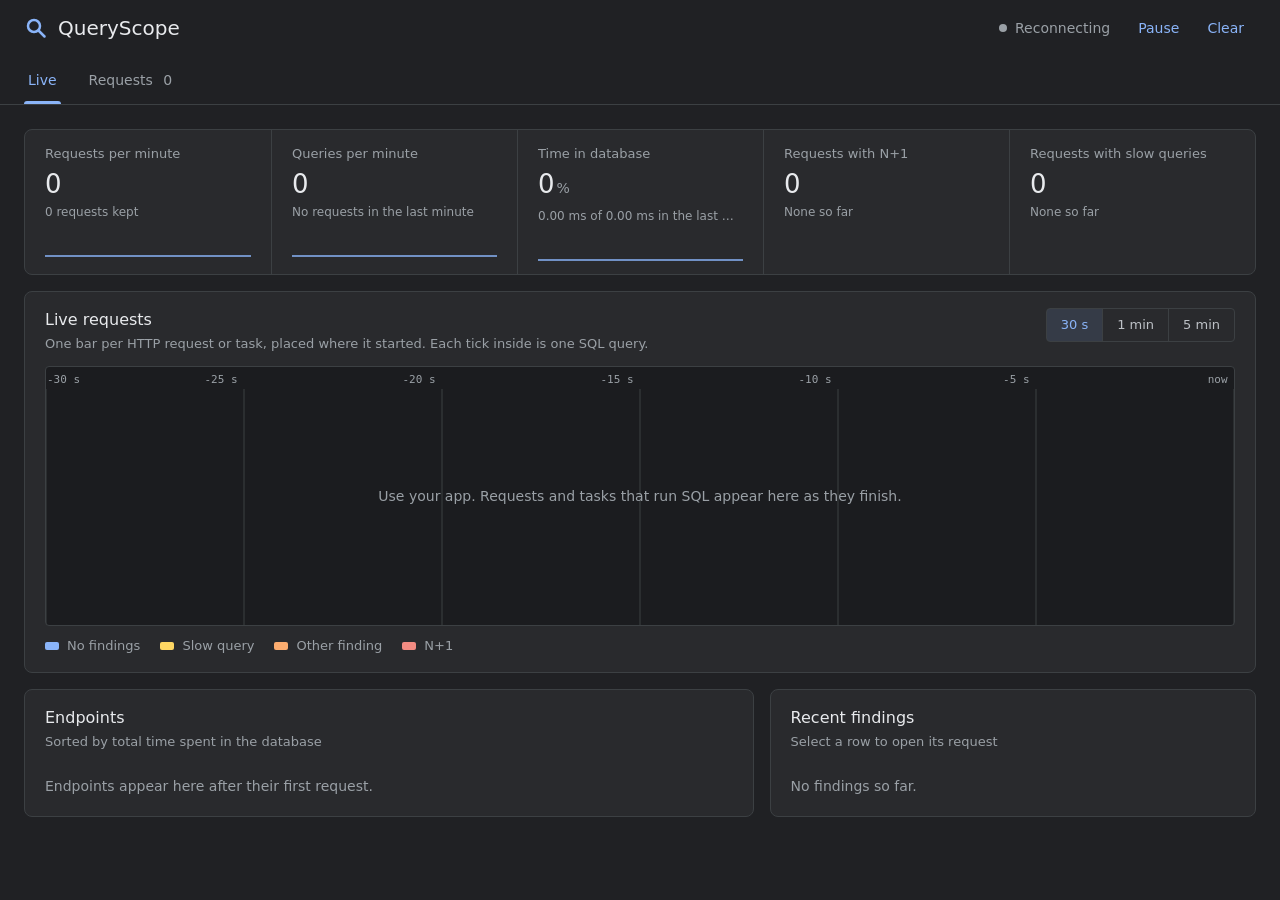
==== commit 3515ed15: "Report unbatched writes, duplicates, large results and busy requests The tracer records the values b" ====
--- a/src/main/resources/me/fertiz/queryscope/agent/panel/index.html
+++ b/src/main/resources/me/fertiz/queryscope/agent/panel/index.html
@@ -52,6 +52,7 @@
             <div class="legend">
                 <span class="ok">No findings</span>
                 <span class="slow">Slow query</span>
+                <span class="warn">Other finding</span>
                 <span class="n-plus-one">N+1</span>
             </div>
         </section>
--- a/src/main/resources/me/fertiz/queryscope/agent/panel/panel.css
+++ b/src/main/resources/me/fertiz/queryscope/agent/panel/panel.css
@@ -16,6 +16,12 @@
     --yellow-bg: rgba(253, 214, 99, 0.12);
     --green: #81c995;
     --purple: #c58af9;
+    --purple-bg: rgba(197, 138, 249, 0.12);
+    --orange: #fcad70;
+    --orange-bg: rgba(252, 173, 112, 0.12);
+    --cyan: #78d9ec;
+    --cyan-bg: rgba(120, 217, 236, 0.12);
+    --gray-bg: rgba(154, 160, 166, 0.16);
     --sans: Roboto, "Segoe UI", system-ui, -apple-system, Arial, sans-serif;
     --mono: "Roboto Mono", "JetBrains Mono", "Cascadia Mono", Consolas, ui-monospace, monospace;
 }
@@ -374,6 +380,10 @@
     background: var(--red);
 }
 
+.legend .warn::before {
+    background: var(--orange);
+}
+
 .columns {
     display: grid;
     grid-template-columns: minmax(0, 3fr) minmax(0, 2fr);
@@ -478,6 +488,26 @@
     background: var(--yellow-bg);
 }
 
+.label.repeated-write {
+    color: var(--purple);
+    background: var(--purple-bg);
+}
+
+.label.duplicate {
+    color: var(--orange);
+    background: var(--orange-bg);
+}
+
+.label.large-result {
+    color: var(--cyan);
+    background: var(--cyan-bg);
+}
+
+.label.too-many {
+    color: var(--text-2);
+    background: var(--gray-bg);
+}
+
 .label + .label {
     margin-left: 4px;
 }
@@ -641,6 +671,22 @@
     border-left-color: var(--yellow);
 }
 
+.finding.repeated-write {
+    border-left-color: var(--purple);
+}
+
+.finding.duplicate {
+    border-left-color: var(--orange);
+}
+
+.finding.large-result {
+    border-left-color: var(--cyan);
+}
+
+.finding.too-many {
+    border-left-color: var(--muted);
+}
+
 .finding.clean {
     border-left-color: var(--green);
     color: var(--text-2);
@@ -657,6 +703,18 @@
 
 .finding.slow .finding-title {
     color: var(--yellow);
+}
+
+.finding.repeated-write .finding-title {
+    color: var(--purple);
+}
+
+.finding.duplicate .finding-title {
+    color: var(--orange);
+}
+
+.finding.large-result .finding-title {
+    color: var(--cyan);
 }
 
 .sql-block {
@@ -759,6 +817,18 @@
     background: var(--yellow);
 }
 
+.bar.repeated-write {
+    background: var(--purple);
+}
+
+.bar.duplicate {
+    background: var(--orange);
+}
+
+.bar.large-result {
+    background: var(--cyan);
+}
+
 .bar.failed {
     background: repeating-linear-gradient(45deg, var(--red) 0 3px, transparent 3px 6px);
 }
@@ -790,6 +860,26 @@
 
 .query-table tr.slow td:first-child {
     box-shadow: inset 3px 0 var(--yellow);
+}
+
+.query-table tr.repeated-write td:first-child {
+    box-shadow: inset 3px 0 var(--purple);
+}
+
+.query-table tr.duplicate td:first-child {
+    box-shadow: inset 3px 0 var(--orange);
+}
+
+.query-table tr.large-result td:first-child {
+    box-shadow: inset 3px 0 var(--cyan);
+}
+
+.query-table td.params {
+    font-family: var(--mono);
+    font-size: 12px;
+    white-space: nowrap;
+    overflow: hidden;
+    text-overflow: ellipsis;
 }
 
 tr.highlight {
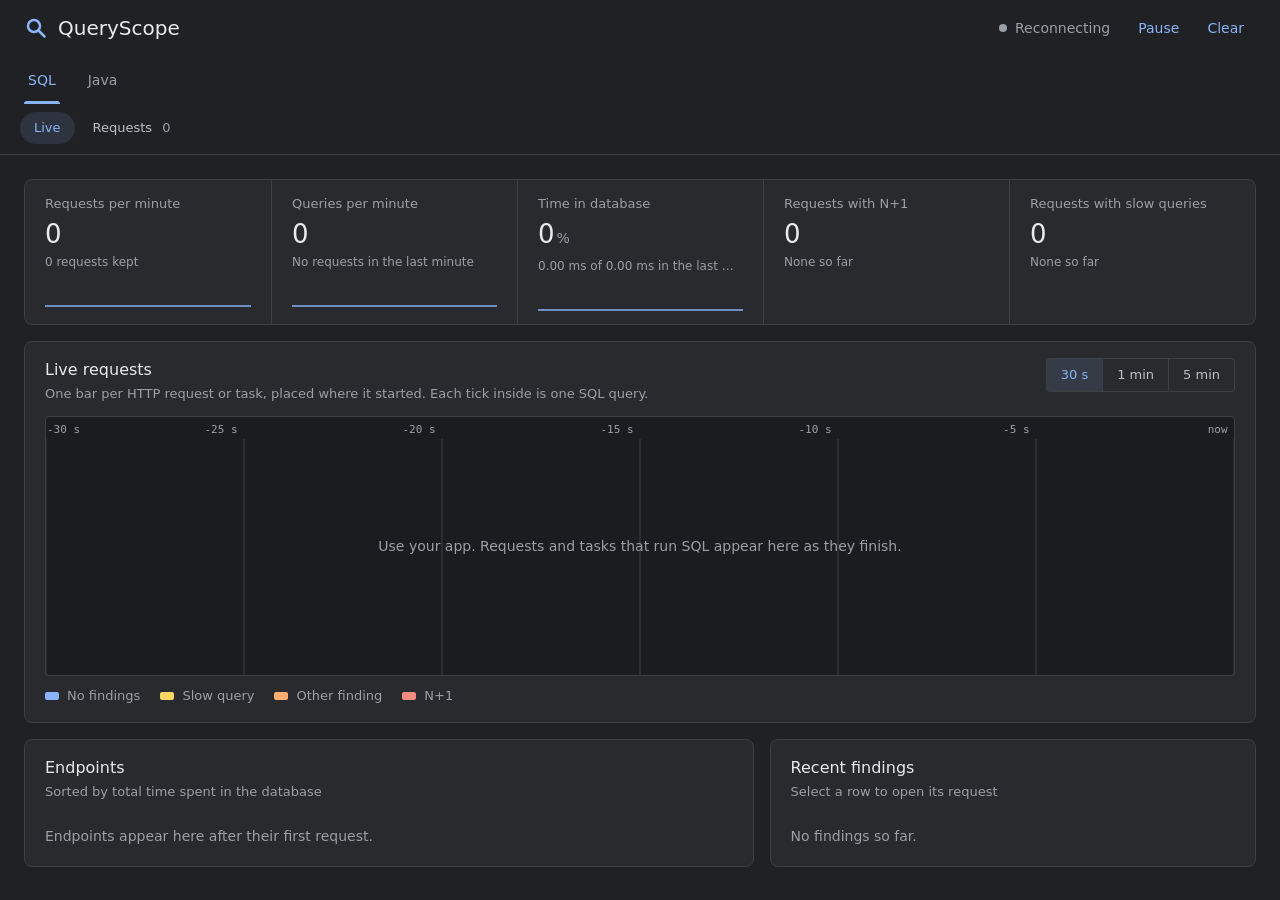
==== commit f8f672ea: "Split the panel into an SQL tab and a Java tab The panel now has two areas with their own views: SQL" ====
--- a/src/main/resources/me/fertiz/queryscope/agent/panel/index.html
+++ b/src/main/resources/me/fertiz/queryscope/agent/panel/index.html
@@ -24,16 +24,27 @@
             <button type="button" class="text-button" id="clear">Clear</button>
         </div>
     </div>
-    <nav class="tabs" role="tablist" aria-label="Views">
-        <button type="button" class="tab" role="tab" data-tab="live" id="tab-live" aria-controls="view-live">Live</button>
-        <button type="button" class="tab" role="tab" data-tab="requests" id="tab-requests" aria-controls="view-requests">
-            Requests <span class="tab-count" id="request-count">0</span>
-        </button>
+    <nav class="tabs" role="tablist" aria-label="Areas">
+        <button type="button" class="tab" role="tab" data-area="sql" id="tab-sql">SQL</button>
+        <button type="button" class="tab" role="tab" data-area="java" id="tab-java">Java</button>
+    </nav>
+    <nav class="subtabs" aria-label="Views">
+        <div class="subtab-group" data-area="sql">
+            <button type="button" class="subtab" data-view="sql/live" aria-controls="view-live">Live</button>
+            <button type="button" class="subtab" data-view="sql/requests" aria-controls="view-requests">
+                Requests <span class="tab-count" id="request-count">0</span>
+            </button>
+        </div>
+        <div class="subtab-group" data-area="java" hidden>
+            <button type="button" class="subtab" data-view="java/calls" aria-controls="view-calls">
+                Call trees <span class="tab-count" id="call-count">0</span>
+            </button>
+        </div>
     </nav>
 </header>
 
 <main>
-    <section class="view" id="view-live" role="tabpanel" aria-labelledby="tab-live">
+    <section class="view" id="view-live" role="tabpanel">
         <div class="stats" id="kpis"></div>
 
         <section class="panel">
@@ -79,7 +90,7 @@
         </div>
     </section>
 
-    <section class="view" id="view-requests" role="tabpanel" aria-labelledby="tab-requests" hidden>
+    <section class="view" id="view-requests" role="tabpanel" hidden>
         <div class="master-detail">
             <aside class="panel request-panel" aria-label="Requests">
                 <div class="list-toolbar">
@@ -94,6 +105,22 @@
             <article class="details" id="details"></article>
         </div>
     </section>
+
+    <section class="view" id="view-calls" role="tabpanel" hidden>
+        <div class="master-detail">
+            <aside class="panel request-panel" aria-label="Requests and tasks with a call tree">
+                <div class="list-toolbar">
+                    <label class="checkbox">
+                        <input type="checkbox" id="only-slow-code">
+                        Only requests with slow code
+                    </label>
+                </div>
+                <ol class="request-list" id="call-list"></ol>
+                <p class="placeholder" id="no-calls">Waiting for requests or tasks that run your code.</p>
+            </aside>
+            <article class="details" id="call-details"></article>
+        </div>
+    </section>
 </main>
 
 <div class="snackbar" id="snackbar" role="status" hidden>
--- a/src/main/resources/me/fertiz/queryscope/agent/panel/panel.css
+++ b/src/main/resources/me/fertiz/queryscope/agent/panel/panel.css
@@ -22,6 +22,8 @@
     --cyan: #78d9ec;
     --cyan-bg: rgba(120, 217, 236, 0.12);
     --gray-bg: rgba(154, 160, 166, 0.16);
+    --pink: #ff8bcb;
+    --pink-bg: rgba(255, 139, 203, 0.12);
     --sans: Roboto, "Segoe UI", system-ui, -apple-system, Arial, sans-serif;
     --mono: "Roboto Mono", "JetBrains Mono", "Cascadia Mono", Consolas, ui-monospace, monospace;
 }
@@ -182,6 +184,36 @@
     font-weight: 400;
 }
 
+.subtabs {
+    display: flex;
+    padding: 8px 20px 10px;
+}
+
+.subtab-group {
+    display: flex;
+    gap: 4px;
+}
+
+.subtab {
+    height: 32px;
+    padding: 0 14px;
+    border: none;
+    border-radius: 16px;
+    background: transparent;
+    color: var(--text-2);
+    font-size: 13px;
+    font-weight: 500;
+}
+
+.subtab:hover {
+    background: rgba(232, 234, 237, 0.06);
+}
+
+.subtab[aria-selected="true"] {
+    background: var(--blue-bg);
+    color: var(--blue);
+}
+
 main {
     max-width: 1600px;
     margin: 0 auto;
@@ -508,6 +540,11 @@
     background: var(--gray-bg);
 }
 
+.label.slow-method {
+    color: var(--pink);
+    background: var(--pink-bg);
+}
+
 .label + .label {
     margin-left: 4px;
 }
@@ -611,6 +648,17 @@
 
 .details-header {
     padding: 16px 20px;
+}
+
+.details-title {
+    display: flex;
+    align-items: flex-start;
+    justify-content: space-between;
+    gap: 16px;
+}
+
+.details-title .text-button {
+    flex: none;
 }
 
 .details-header h1 {
@@ -687,6 +735,10 @@
     border-left-color: var(--muted);
 }
 
+.finding.slow-method {
+    border-left-color: var(--pink);
+}
+
 .finding.clean {
     border-left-color: var(--green);
     color: var(--text-2);
@@ -715,6 +767,141 @@
 
 .finding.large-result .finding-title {
     color: var(--cyan);
+}
+
+.finding.slow-method .finding-title {
+    color: var(--pink);
+}
+
+.call-warm-up {
+    margin: 0;
+    padding: 12px 20px;
+    color: var(--text-2);
+    font-size: 13px;
+}
+
+.call-table td {
+    padding-top: 7px;
+    padding-bottom: 7px;
+}
+
+.call-name {
+    display: flex;
+    align-items: center;
+    gap: 6px;
+    min-width: 0;
+    white-space: nowrap;
+    overflow: hidden;
+}
+
+.call-name code {
+    overflow: hidden;
+    text-overflow: ellipsis;
+    color: var(--text);
+    font-family: var(--mono);
+    font-size: 13px;
+}
+
+.call-unit {
+    color: var(--text-2);
+    font-family: var(--mono);
+    font-size: 13px;
+    overflow: hidden;
+    text-overflow: ellipsis;
+}
+
+.call-toggle {
+    flex: none;
+    width: 20px;
+    height: 20px;
+    padding: 0;
+    border: none;
+    border-radius: 4px;
+    background: none;
+    color: var(--text-2);
+    font-size: 15px;
+    line-height: 20px;
+    text-align: center;
+    cursor: pointer;
+}
+
+span.call-toggle {
+    cursor: default;
+}
+
+button.call-toggle:hover {
+    background: var(--surface-hover);
+    color: var(--text);
+}
+
+.call-note {
+    flex: none;
+    color: var(--muted);
+    font-size: 12px;
+}
+
+.call-name .label {
+    flex: none;
+}
+
+.call-queries {
+    color: var(--text);
+}
+
+.call-queries.n-plus-one {
+    color: var(--red);
+}
+
+.call-queries.slow {
+    color: var(--yellow);
+}
+
+.call-queries.repeated-write {
+    color: var(--purple);
+}
+
+.call-queries.duplicate {
+    color: var(--orange);
+}
+
+.call-queries.large-result {
+    color: var(--cyan);
+}
+
+.call-table tr.slow-method td:first-child {
+    box-shadow: inset 3px 0 var(--pink);
+}
+
+.call-share {
+    position: relative;
+    height: 10px;
+    margin-top: 5px;
+    border-radius: 2px;
+    background: var(--surface-sunken);
+}
+
+.call-share-total, .call-share-self {
+    position: absolute;
+    top: 0;
+    bottom: 0;
+    left: 0;
+    border-radius: 2px;
+}
+
+.call-share-total {
+    background: rgba(138, 180, 248, 0.28);
+}
+
+.call-share-self {
+    background: var(--blue);
+}
+
+.call-table tr.slow-method .call-share-total {
+    background: rgba(255, 139, 203, 0.28);
+}
+
+.call-table tr.slow-method .call-share-self {
+    background: var(--pink);
 }
 
 .sql-block {
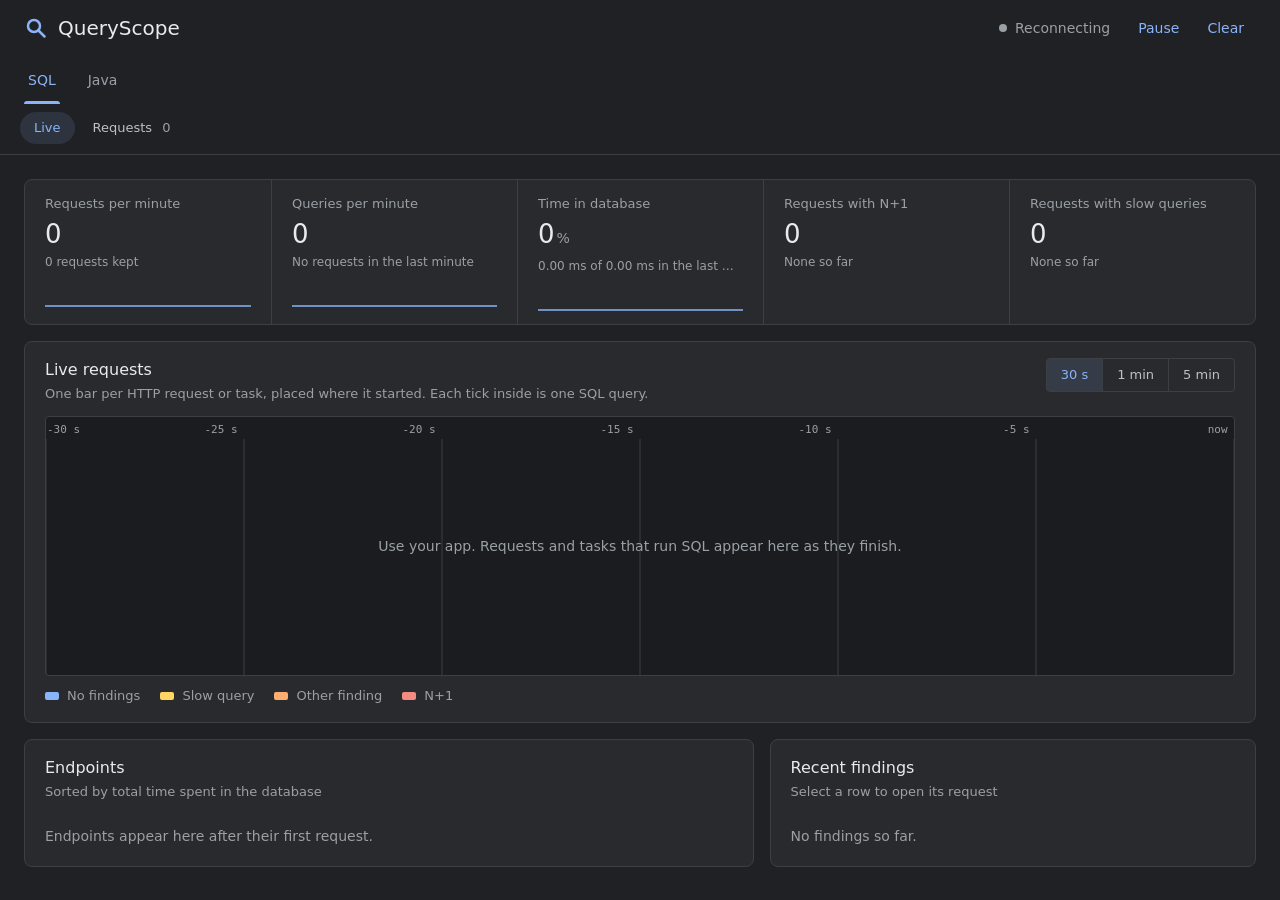
==== commit 4b60aec7: "Sampling profiler on JDK Flight Recorder with a flame graph A Flight Recorder stream takes jdk.Execu" ====
--- a/src/main/resources/me/fertiz/queryscope/agent/panel/index.html
+++ b/src/main/resources/me/fertiz/queryscope/agent/panel/index.html
@@ -36,6 +36,7 @@
             </button>
         </div>
         <div class="subtab-group" data-area="java" hidden>
+            <button type="button" class="subtab" data-view="java/profile" aria-controls="view-profile">Profiler</button>
             <button type="button" class="subtab" data-view="java/calls" aria-controls="view-calls">
                 Call trees <span class="tab-count" id="call-count">0</span>
             </button>
@@ -106,6 +107,49 @@
         </div>
     </section>
 
+    <section class="view" id="view-profile" role="tabpanel" hidden>
+        <section class="panel">
+            <div class="panel-header">
+                <div>
+                    <h2>Profiler</h2>
+                    <p class="panel-hint" id="profile-status">Loading samples…</p>
+                </div>
+                <div class="profile-controls">
+                    <div class="segmented" id="profile-window" role="group" aria-label="Time window"></div>
+                    <select class="select" id="profile-thread" aria-label="Thread"></select>
+                    <div class="segmented" id="profile-frames" role="group" aria-label="Frames"></div>
+                    <div class="segmented" id="profile-samples" role="group" aria-label="Samples"></div>
+                </div>
+            </div>
+            <div class="profile-scope" id="profile-scope" hidden></div>
+            <div class="profile-toolbar">
+                <input type="search" class="search" id="profile-search" placeholder="Find a method" aria-label="Find a method">
+                <span class="profile-zoom" id="profile-zoom"></span>
+                <button type="button" class="text-button" id="profile-reset" hidden>Reset zoom</button>
+            </div>
+            <div class="flame-wrap">
+                <div class="flame" id="flame"></div>
+                <div class="flame-tooltip" id="flame-tooltip" hidden></div>
+            </div>
+            <div class="legend flame-legend">
+                <span class="app">Your code</span>
+                <span class="lib">Libraries and frameworks</span>
+                <span class="jdk">JDK</span>
+            </div>
+        </section>
+
+        <section class="panel">
+            <div class="panel-header">
+                <div>
+                    <h2>Hot methods</h2>
+                    <p class="panel-hint" id="hot-hint">Where the CPU samples were taken</p>
+                </div>
+                <div class="segmented" id="hot-mode" role="group" aria-label="Methods"></div>
+            </div>
+            <div id="hot-list"></div>
+        </section>
+    </section>
+
     <section class="view" id="view-calls" role="tabpanel" hidden>
         <div class="master-detail">
             <aside class="panel request-panel" aria-label="Requests and tasks with a call tree">
--- a/src/main/resources/me/fertiz/queryscope/agent/panel/panel.css
+++ b/src/main/resources/me/fertiz/queryscope/agent/panel/panel.css
@@ -661,6 +661,168 @@
     flex: none;
 }
 
+.details-actions {
+    display: flex;
+    flex: none;
+    gap: 4px;
+}
+
+.profile-controls {
+    display: flex;
+    flex-wrap: wrap;
+    justify-content: flex-end;
+    align-items: center;
+    gap: 8px;
+}
+
+.select, .search {
+    height: 32px;
+    padding: 0 10px;
+    border: 1px solid var(--border);
+    border-radius: 4px;
+    background: var(--surface);
+    color: var(--text-2);
+    font: inherit;
+    font-size: 13px;
+}
+
+.select {
+    max-width: 260px;
+}
+
+.search {
+    width: 320px;
+}
+
+.search:focus, .select:focus {
+    outline: none;
+    border-color: var(--blue);
+}
+
+.profile-scope {
+    display: flex;
+    flex-wrap: wrap;
+    align-items: center;
+    gap: 12px;
+    margin: 0 20px 12px;
+    padding: 6px 8px 6px 14px;
+    border-radius: 8px;
+    background: var(--blue-bg);
+    font-size: 13px;
+}
+
+.scope-label {
+    color: var(--text);
+}
+
+.profile-toolbar {
+    display: flex;
+    align-items: center;
+    gap: 12px;
+    padding: 0 20px 12px;
+}
+
+.profile-zoom {
+    color: var(--text-2);
+    font-family: var(--mono);
+    font-size: 12px;
+}
+
+.flame-wrap {
+    position: relative;
+    padding: 0 20px 12px;
+}
+
+.flame {
+    position: relative;
+    min-height: 60px;
+    overflow: hidden;
+}
+
+.flame .empty {
+    padding: 20px 0;
+}
+
+.flame-node {
+    position: absolute;
+    height: 20px;
+    padding: 0 5px;
+    border-radius: 2px;
+    box-shadow: inset -1px 0 var(--surface);
+    overflow: hidden;
+    white-space: nowrap;
+    text-overflow: ellipsis;
+    font-family: var(--mono);
+    font-size: 11px;
+    line-height: 20px;
+    cursor: pointer;
+}
+
+.flame-node.app {
+    background: var(--blue);
+    color: #202124;
+}
+
+.flame-node.lib {
+    background: #5f6368;
+    color: var(--text);
+}
+
+.flame-node.jdk {
+    background: #3c4043;
+    color: var(--text-2);
+}
+
+.flame-node.special {
+    background: var(--surface-hover);
+    color: var(--muted);
+}
+
+.flame-node.ancestor {
+    opacity: 0.6;
+}
+
+.flame-node:hover {
+    filter: brightness(1.15);
+}
+
+.flame-node.faded {
+    opacity: 0.22;
+}
+
+.flame-node.match {
+    box-shadow: inset 0 0 0 2px var(--yellow);
+}
+
+.flame-tooltip {
+    position: absolute;
+    z-index: 2;
+    max-width: 520px;
+    padding: 8px 12px;
+    border-radius: 4px;
+    background: #3c4043;
+    box-shadow: 0 2px 6px rgba(0, 0, 0, 0.45);
+    pointer-events: none;
+    font-size: 13px;
+}
+
+.flame-legend .app::before {
+    background: var(--blue);
+}
+
+.flame-legend .lib::before {
+    background: #5f6368;
+}
+
+.flame-legend .jdk::before {
+    background: #3c4043;
+}
+
+.label.your-code {
+    color: var(--blue);
+    background: var(--blue-bg);
+}
+
 .details-header h1 {
     margin: 0;
     font-family: var(--mono);
